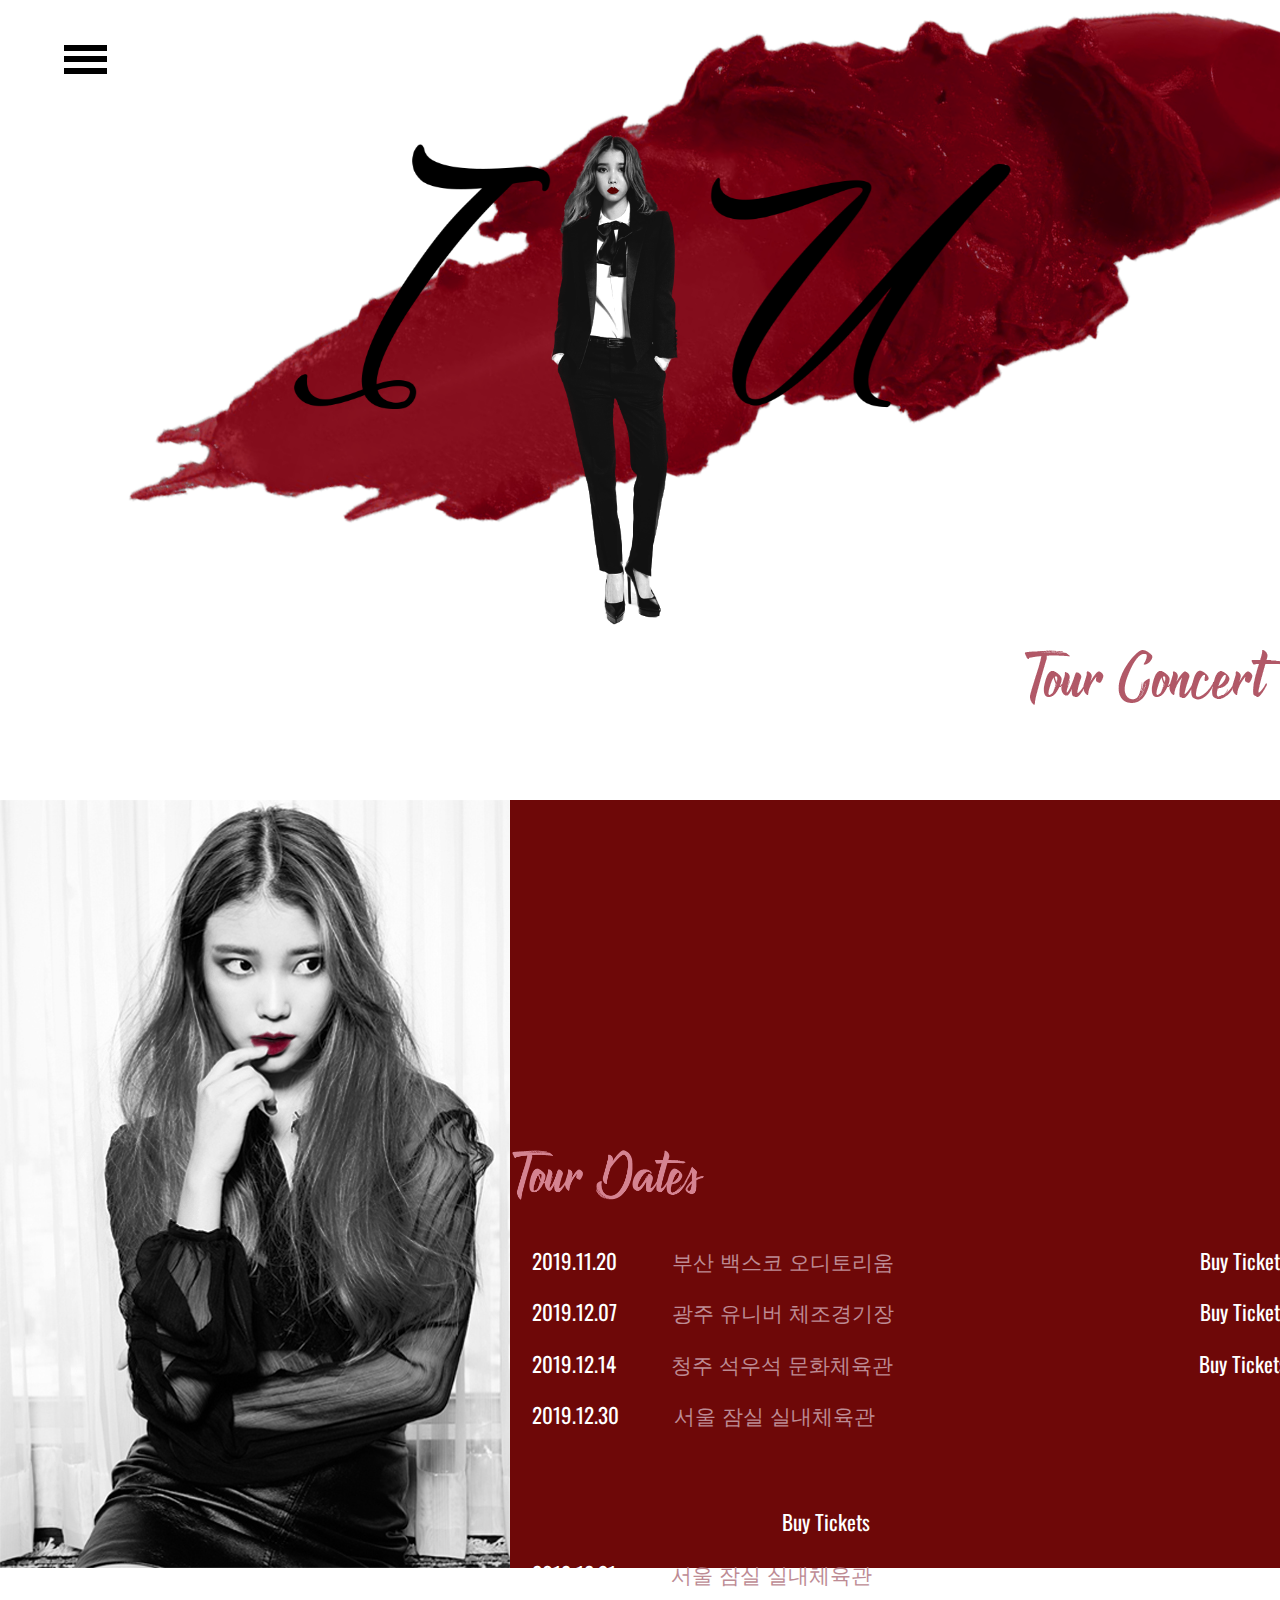
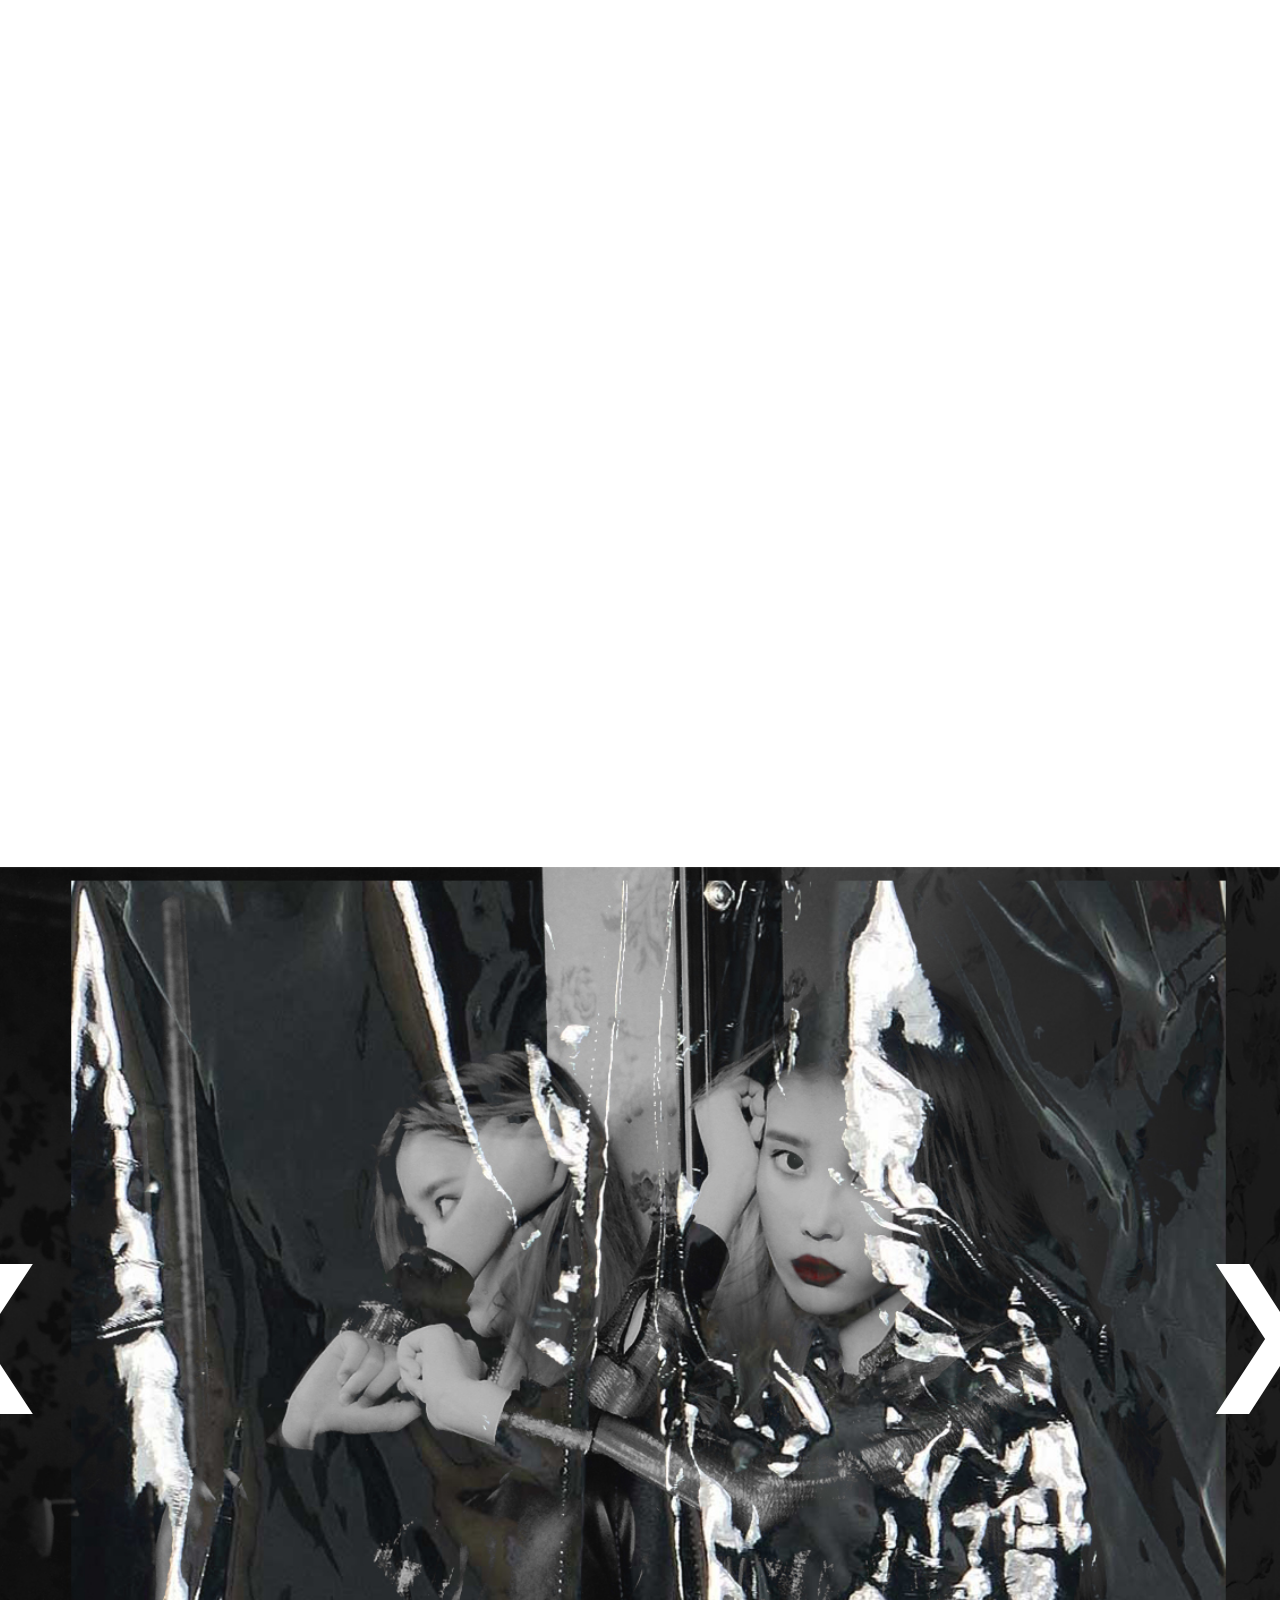
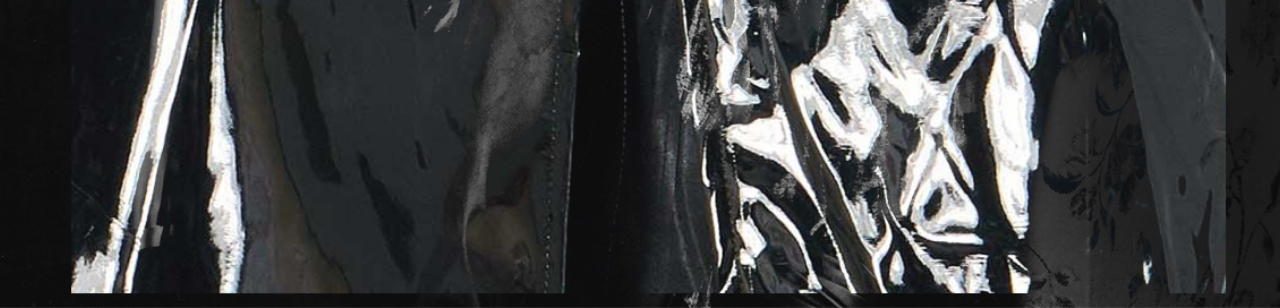
==== index.html @ 2c1ac03e "Update and rename iu.html to index.html" ====
<!DOCTYPE html>
<html>
<head>
	<title>iu</title>

	<link rel="stylesheet" href="./w3.css">
	<link rel="stylesheet" type="text/css" href="./iucss.css">
	<link rel="stylesheet" type="text/css" href="./normalize.css">
	<link href="https://fonts.googleapis.com/css?family=Oswald" rel="stylesheet">
	
	<meta charset="utf-8">
	<meta name="iu" content="width=device-width, initial-scale=1.0, maximum-scale=1.0, user-scalable=no">
</head>
<body>
<nav></nav>
<div class="main">
	<img class="ic01" src="./ic01.png">
	<img class="bg_01" src="./bg01.png">
	<img class="iu" src="./iu.png">
	<img class="logo" src="./iulogo.png">
	<img class="concert" src="./concert.png">

</div>
<div class="cont01">
	<img class="iu01" src="./iu01.jpg">
	<img class="td" src="./tourdate.png">
	<div class="td_text">
		<ul>
			<li><em>2019.11.20</em> 부산 백스코 오디토리움       <em class="bt1">Buy Tickets</em></li>
			<li><em>2019.12.07</em> 광주 유니버 체조경기장 <em class="bt2">Buy Tickets</em></li>
			<li><em>2019.12.14</em> 청주 석우석 문화체육관       <em class="bt3">Buy Tickets</em></li>
			<li><em>2019.12.30</em> 서울 잠실 실내체육관<pre> </pre>         <em class="bt4">Buy Tickets</em></li>
			<li><em>2019.12.31</em> 서울 잠실 실내체육관<pre> </pre>         <em class="bt4">Buy Tickets</em></li>
		</ul>
	</div>
</div>	
<div class="cont02">
	<iframe width="1520" height="900" src="https://www.youtube.com/embed/bYuLUk0OTjY" frameborder="0" allow="autoplay; encrypted-media" allowfullscreen></iframe>
</div>

<div class="cont03">
	<div class="w3-content w3-display-container">
	<div class="w3-display-container mySlides">
	 <img class="silde sl01" src="./iu02.jpg">
	</div>

	<div class="w3-display-container mySlides">
	 <img class="silde sl02" src="./iu03.jpg">
	</div>

	<div class="w3-display-container mySlides">
	  <img class="silde sl03" src="./iu04.jpg">
	</div>

	<button class="w3-button w3-display-left w3-black" onclick="plusDivs(-1)">&#10094;</button>
	<button class="w3-button w3-display-right w3-black" onclick="plusDivs(1)">&#10095;</button>

	</div>
</div>
	<script>
	var slideIndex = 1;
	showDivs(slideIndex);

	function plusDivs(n) {
	  showDivs(slideIndex += n);
	}

	function showDivs(n) {
	  var i;
	  var x = document.getElementsByClassName("mySlides");
	  if (n > x.length) {slideIndex = 1}    
	  if (n < 1) {slideIndex = x.length}
	  for (i = 0; i < x.length; i++) {
	     x[i].style.display = "none";  
	  }
	  x[slideIndex-1].style.display = "block";  
	}
	</script>
</body>
</html>
---- iucss.css ----
div.main{max-width: 1366px; background: white;}
.bg_01,.iu,.logo,.concert{position: absolute; }
img.bg_01{left:10%; top:10px; z-index:-10; width: 99%;
		  animation-name: lip;
		  animation-duration: 4s;}
img.iu{left: 43%; top:15%; width: 10%;
		animation-name: iu;
		animation-duration: 2s;}
img.logo{width: 56%; left: 23%; top: 16%;
		 animation-name: logo;
		 animation-duration: 7s;}
img.concert{left: 80%; top: 650px;
			animation-name: con;
		    animation-duration: 4s;}
img.ic01{left: 5%; top:5%; position: fixed;}

div.cont01{background:#6e0808; top: 800px; height: 768px;position:relative;z-index:-2;}
img.iu01{top:0px; position:absolute; z-index: -1;}
.td{width:15%; left: 40%; top: 350px; position: relative;}
.td_text{top: 380px; left: 34.5%; position: relative;}
.td_text li{margin-bottom: 18px; list-style: none; font-size: 1.4em; color: #bd8b94;}
em{ font-style: normal;font-family:'Oswald', sans-serif; margin: 50px;  color: white;}
.bt1{margin-left: 300px;}
.bt2{margin-left: 300px;}
.bt3{margin-left: 300px;}
.bt4{margin-left: 300px;}


iframe{position: relative; top:800px; float: left;}
.cont03{position: relative; top:799px;}
.w3-display-container{left: -138px;}
.silde{width: 1550px; }
/* animation */
@keyframes lip {    
	from{opacity: 0;}
	to{opacity: 1;}
}
@keyframes con {    
	from{opacity: 0;}
	to{opacity: 1;}
}
@keyframes iu {    
	from{opacity: 0;}
	to{opacity: 1;}
}
@keyframes logo {    
	0%{opacity: 0;}
	25%{opacity: 0;}
	to{opacity: 1;}
}
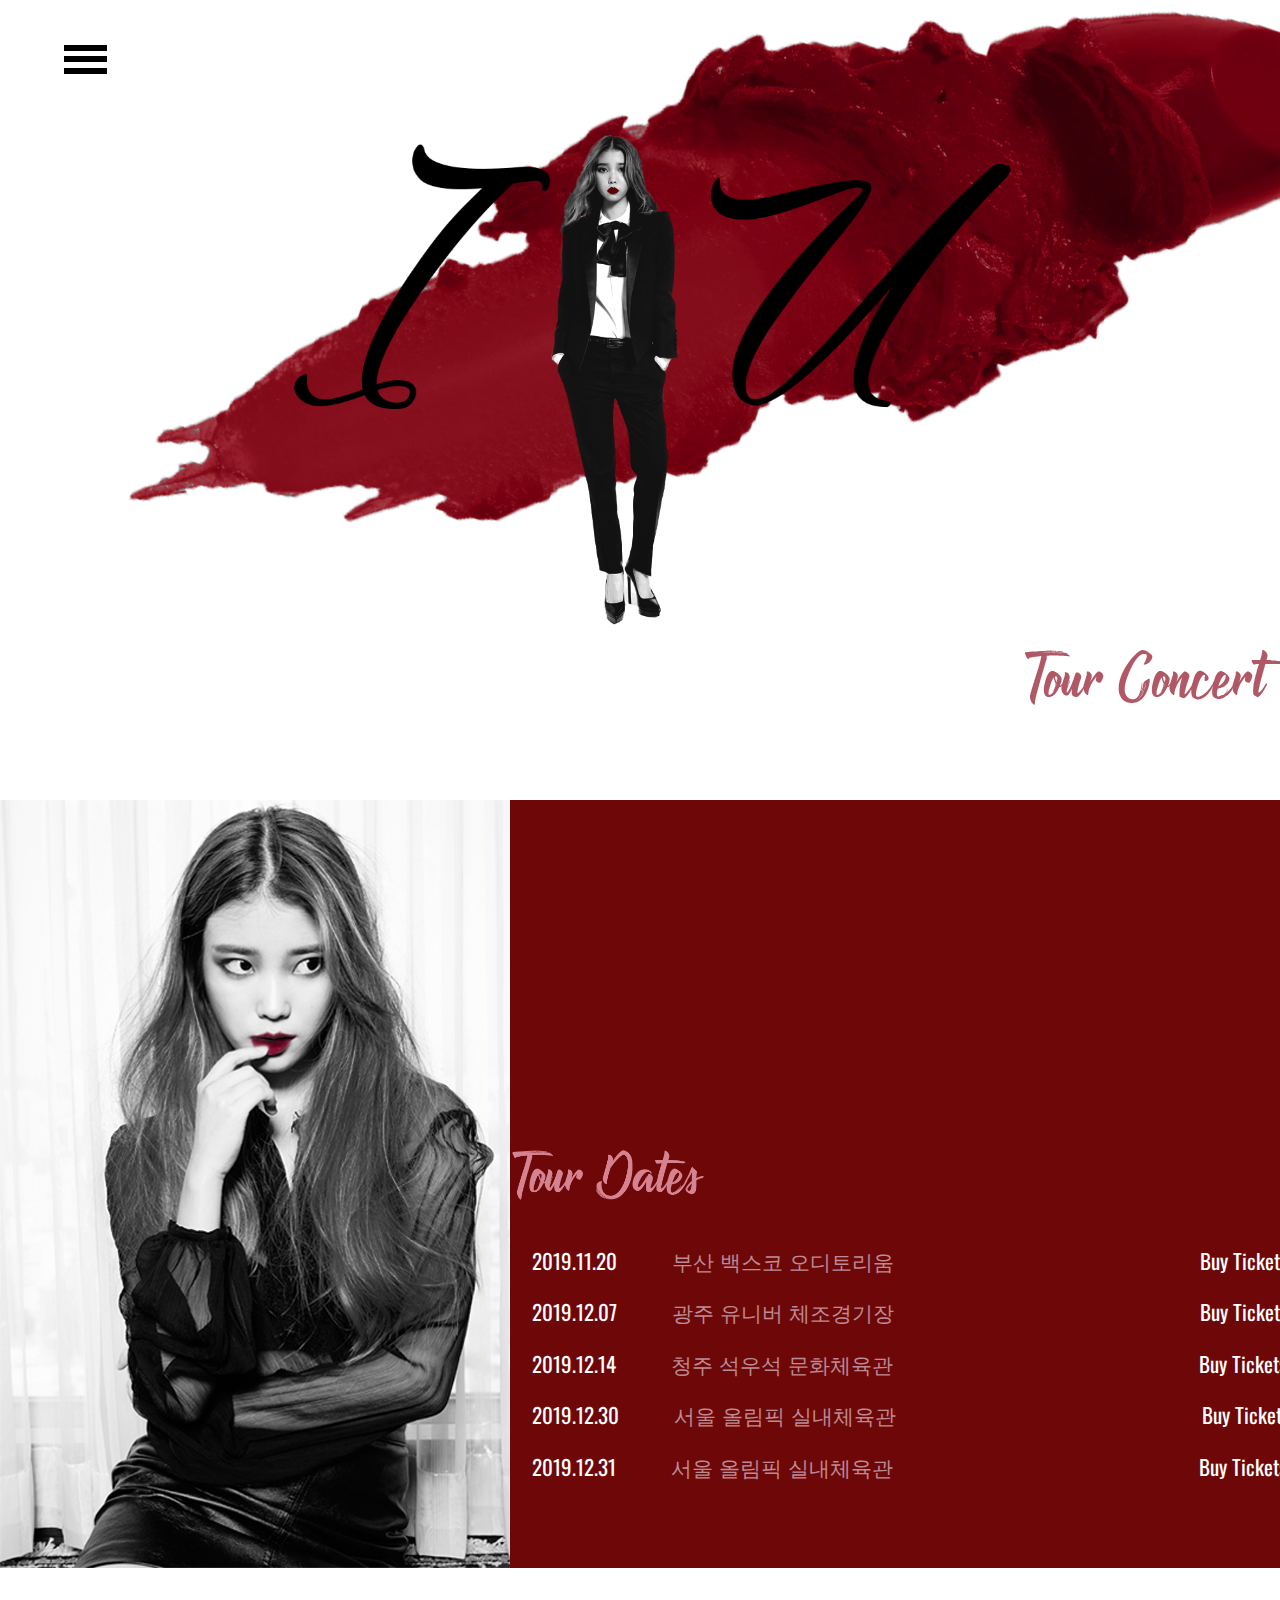
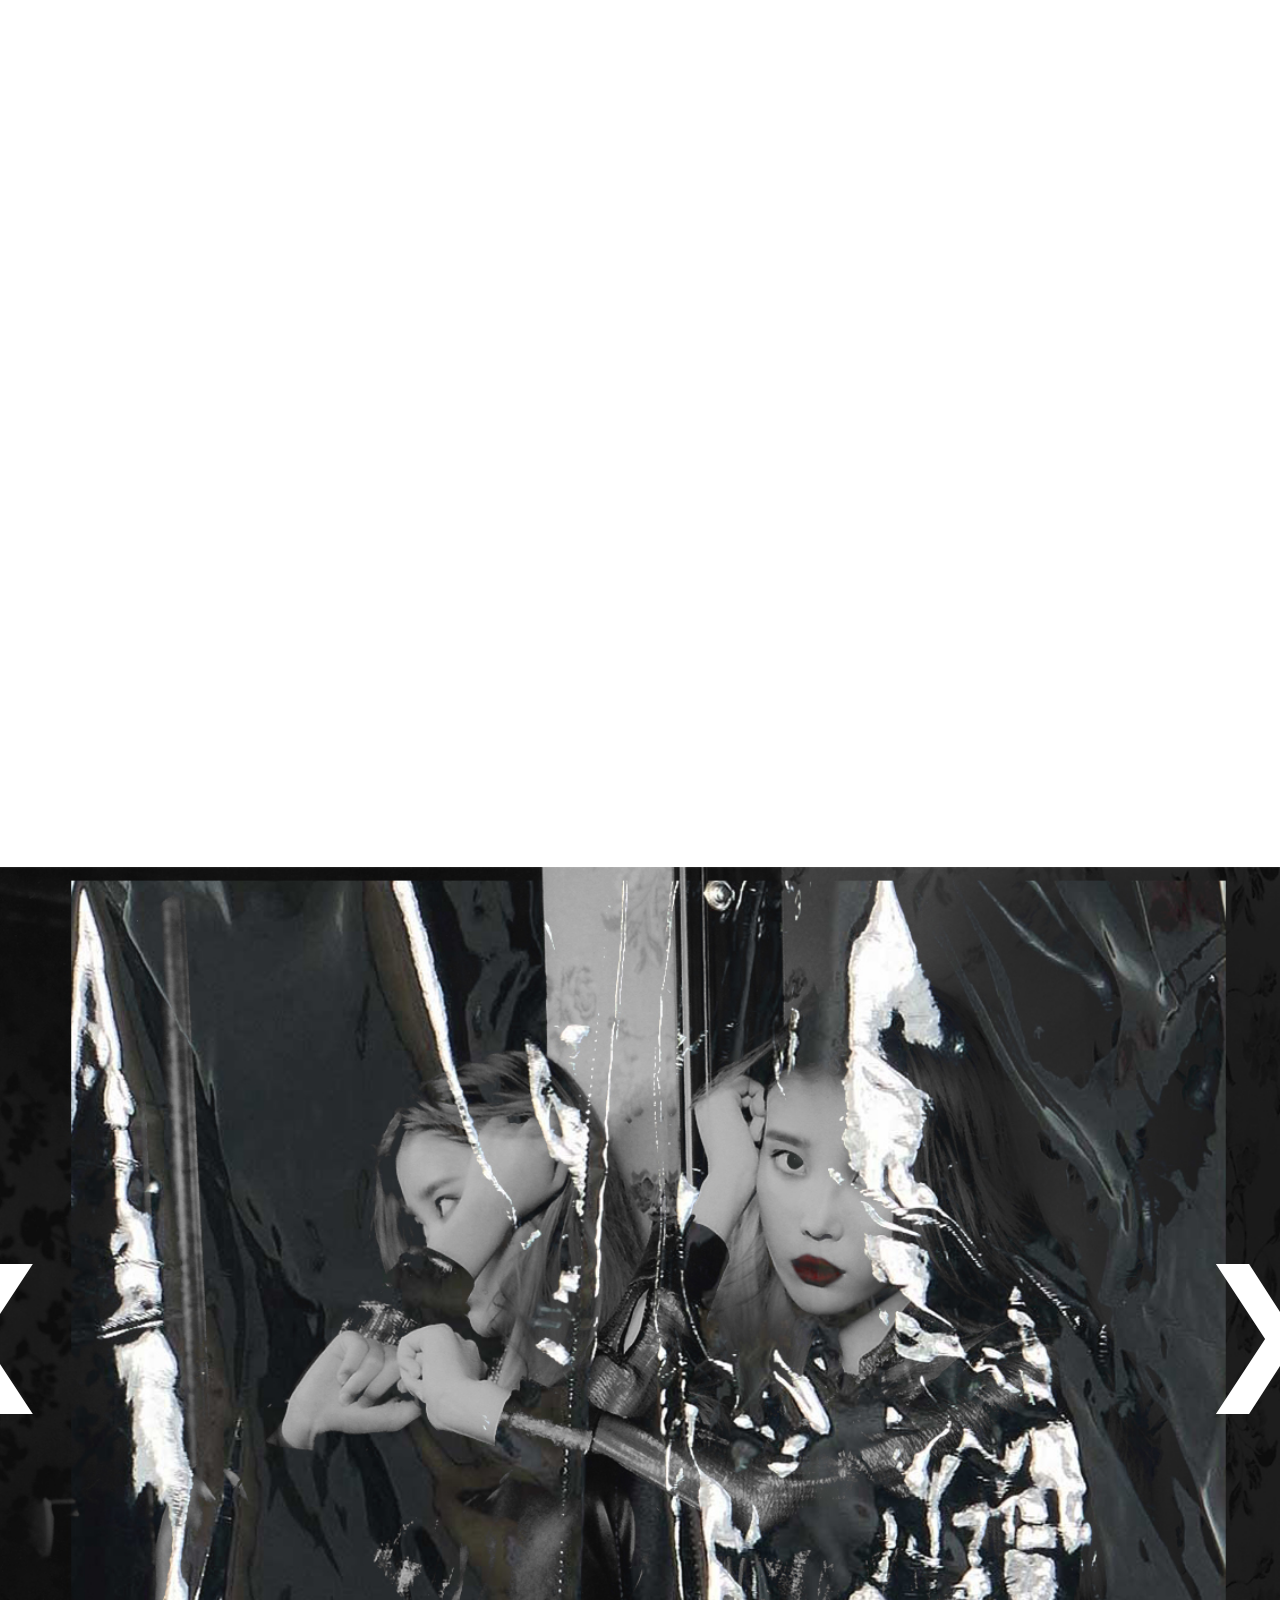
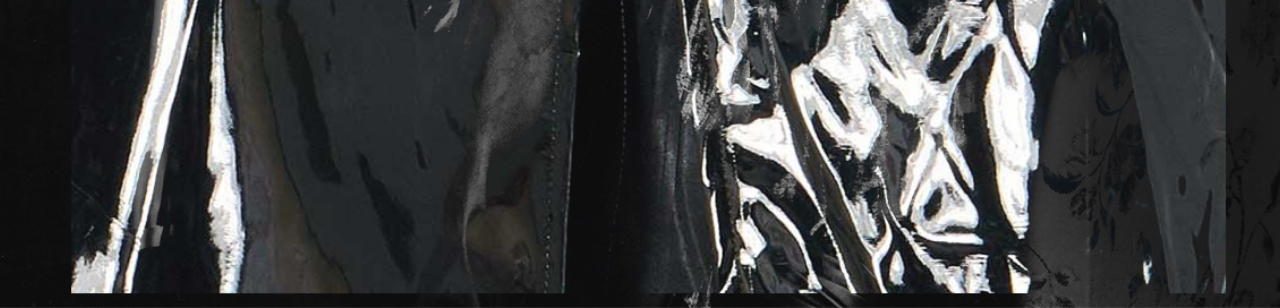
==== commit ce548ff8: "Update index.html" ====
--- a/index.html
+++ b/index.html
@@ -29,8 +29,8 @@
 			<li><em>2019.11.20</em> 부산 백스코 오디토리움       <em class="bt1">Buy Tickets</em></li>
 			<li><em>2019.12.07</em> 광주 유니버 체조경기장 <em class="bt2">Buy Tickets</em></li>
 			<li><em>2019.12.14</em> 청주 석우석 문화체육관       <em class="bt3">Buy Tickets</em></li>
-			<li><em>2019.12.30</em> 서울 잠실 실내체육관<pre> </pre>         <em class="bt4">Buy Tickets</em></li>
-			<li><em>2019.12.31</em> 서울 잠실 실내체육관<pre> </pre>         <em class="bt4">Buy Tickets</em></li>
+			<li><em>2019.12.30</em> 서울 올림픽 실내체육관       <em class="bt4">Buy Tickets</em></li>
+			<li><em>2019.12.31</em> 서울 올림픽 실내체육관       <em class="bt4">Buy Tickets</em></li>
 		</ul>
 	</div>
 </div>	
